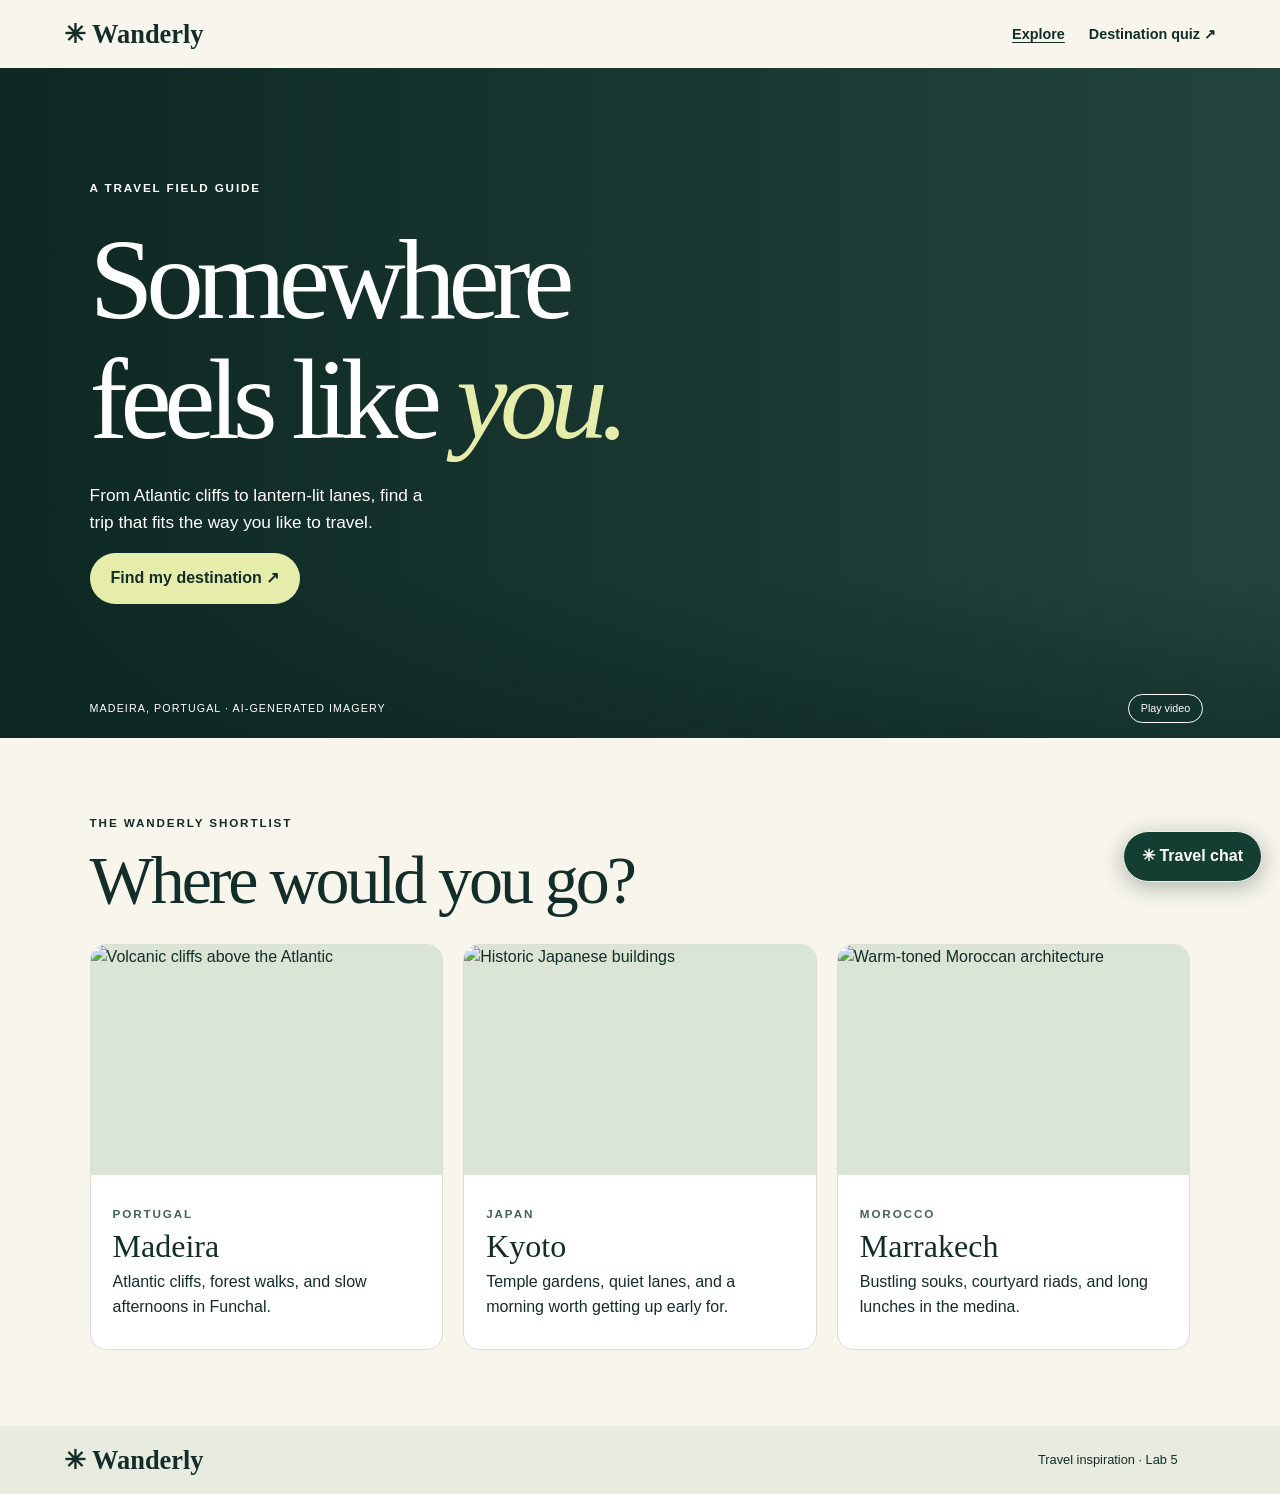
==== index.html @ 5b0685be "Build Wanderly travel site and destination quiz" ====
<!doctype html>
<html lang="en">
<head><meta charset="utf-8"><meta name="viewport" content="width=device-width, initial-scale=1"><title>Wanderly | Find your next escape</title><link rel="stylesheet" href="style.css"><script src="app.js" defer></script></head>
<body>
<header><nav aria-label="Main navigation"><a class="brand" href="index.html">✳ Wanderly</a><a href="index.html" aria-current="page">Explore</a><a href="quiz.html">Destination quiz ↗</a></nav></header>
<main>
<section class="hero">
<video aria-label="Aerial view of a volcanic coast" src="coast.mp4" poster="coast.jpg" autoplay muted loop playsinline></video>
<div class="shade"></div>
<div class="hero-copy"><p class="eyebrow">A TRAVEL FIELD GUIDE</p><h1>Somewhere<br>feels like <em>you.</em></h1><p>From Atlantic cliffs to lantern-lit lanes, find a trip that fits the way you like to travel.</p><a class="pill" href="quiz.html">Find my destination ↗</a></div>
<div class="hero-caption"><span>MADEIRA, PORTUGAL · AI-GENERATED IMAGERY</span><button id="motion" type="button">Pause video</button></div>
</section>
<section class="destinations"><p class="eyebrow">THE WANDERLY SHORTLIST</p><h2>Where would you go?</h2><div class="cards" id="destinations"></div></section>
</main>
<footer><a class="brand" href="index.html">✳ Wanderly</a><span>Travel inspiration · Lab 5</span></footer>
</body></html>
---- style.css ----
:root{color-scheme:light;--ink:#132d28;--cream:#f7f5ec;--accent:#e6edab;--line:#d9dfd4}
*{box-sizing:border-box}body{margin:0;background:var(--cream);color:var(--ink);font-family:Arial,sans-serif;line-height:1.55}
a{color:inherit;text-underline-offset:.24em}button,input{font:inherit}button{cursor:pointer}[hidden]{display:none!important}:focus-visible{outline:3px solid #a45725;outline-offset:4px}
header,footer{padding:0 max(5vw,20px)}nav,footer{display:flex;align-items:center;gap:24px;min-height:68px}nav a{text-decoration:none;font-size:.9rem;font-weight:700}nav a[aria-current]{text-decoration:underline}nav .brand{margin-right:auto}.brand{font-family:Georgia,serif;font-size:1.65rem;font-weight:bold;text-decoration:none;white-space:nowrap}
.hero{display:grid;align-items:center;min-height:min(670px,80vh);position:relative;isolation:isolate;background:#264941;color:#fff}.hero video,.shade{position:absolute;inset:0;width:100%;height:100%;object-fit:cover}.hero video{z-index:-2}.shade{z-index:-1;background:linear-gradient(90deg,#0c2521ed,#0c25218c 48%,#0c252123),linear-gradient(0deg,#0c25218c,transparent 24%)}
.hero-copy{padding:65px max(7vw,24px) 100px}.eyebrow{font-size:.73rem;font-weight:800;letter-spacing:.16em}.hero-copy>p:not(.eyebrow),.quiz-intro>p:not(.eyebrow){max-width:36ch;font-size:1.08rem}h1,h2,h3{font-family:Georgia,serif;line-height:1.04;margin:.2em 0;font-weight:400}h1{font-size:clamp(3.65rem,9vw,8.1rem);letter-spacing:-.064em}h1 em{color:var(--accent);font-weight:400}h2{font-size:clamp(2.4rem,6vw,4.25rem);letter-spacing:-.045em}h3{font-size:2rem}
.pill{display:inline-block;background:var(--accent);color:var(--ink);border:1px solid transparent;text-decoration:none;border-radius:50px;padding:12px 20px;font-weight:700}.pill:hover{background:#f3f8cf;border-color:#66764e}
.hero-caption{position:absolute;bottom:15px;left:max(7vw,24px);right:max(6vw,20px);display:flex;justify-content:space-between;align-items:center;gap:10px;font-size:.67rem;letter-spacing:.1em}.hero-caption button{color:#fff;border:1px solid #fff;border-radius:30px;background:#15322ed9;padding:5px 12px;white-space:nowrap}
.destinations{padding:64px max(7vw,24px) 76px}.cards{display:grid;grid-template-columns:repeat(3,1fr);gap:20px;margin-top:28px}.card{overflow:hidden;background:#fff;border:1px solid var(--line);border-radius:16px}.card img{width:100%;height:clamp(145px,18vw,250px);object-fit:cover;display:block;background:#dbe5d6}.card div{padding:22px}.card p{margin:.45rem 0}.card .eyebrow{color:#426452}
footer{background:#e8ebdf;justify-content:space-between;padding-right:max(100px,8vw);font-size:.8rem}
.quiz-layout{min-height:80vh;display:grid;grid-template-columns:minmax(0,1fr) minmax(0,1fr);background:#14362e;color:#fff}.quiz-intro{padding:clamp(36px,7vw,100px) max(6vw,24px)}.quiz-intro h1{font-size:clamp(3.3rem,6.4vw,6rem)}.quiz-panel{margin:30px max(5vw,20px) 30px 0;border-radius:20px;background:var(--cream);color:var(--ink);padding:clamp(20px,4vw,48px)}fieldset{border:0;border-bottom:1px solid var(--line);margin:0 0 18px;padding:0 0 14px}legend{font-weight:800;padding:0;margin-bottom:6px}fieldset label{display:flex;align-items:center;gap:10px;padding:6px 0;cursor:pointer}input[type=radio]{accent-color:#24513f}.result-image{width:100%;max-height:245px;object-fit:cover;border-radius:12px}.result-actions{display:flex;align-items:center;gap:15px;flex-wrap:wrap}
.chat{position:fixed;bottom:18px;right:18px;z-index:4}.chat-toggle{display:block;margin-left:auto;background:#153e33;color:#fff;border:1px solid #ebf4e8;border-radius:32px;padding:12px 18px;box-shadow:0 5px 22px #102b2350;font-weight:700}.chat-box{width:min(355px,calc(100vw - 36px));margin-bottom:10px;border:1px solid var(--line);border-radius:17px;background:#fff;box-shadow:0 8px 45px #102b2340;overflow:hidden}.chat-head{padding:12px 16px;background:#153e33;color:white;font-weight:700}.chat-log{max-height:min(240px,42vh);overflow:auto;padding:10px 14px}.chat-log p{background:#edf2e8;border-radius:10px;margin:6px 0;padding:8px 10px;font-size:.91rem}.chat-log .you{background:#e9edac;margin-left:23px}.chat form{display:flex;gap:8px;padding:10px 14px;border-top:1px solid var(--line)}.chat input{min-width:0;flex:1;border:1px solid #aebfb1;border-radius:8px;padding:8px}.chat form button{background:#153e33;color:white;border:0;border-radius:8px;padding:7px 12px}.chat-prompts{display:flex;gap:5px;flex-wrap:wrap;padding:0 14px 10px}.chat-prompts button{background:white;border:1px solid #b4c4b8;border-radius:20px;padding:4px 9px;font-size:.75rem}
@media(max-width:720px){nav{gap:14px}nav a{font-size:.81rem}.brand{font-size:1.4rem}.hero{min-height:580px}.cards,.quiz-layout{grid-template-columns:1fr}.quiz-panel{margin:0 18px 24px}.card img{height:200px}.hero-caption button{margin-right:0}.chat-toggle{padding:9px 13px}footer{gap:12px;min-height:78px}}
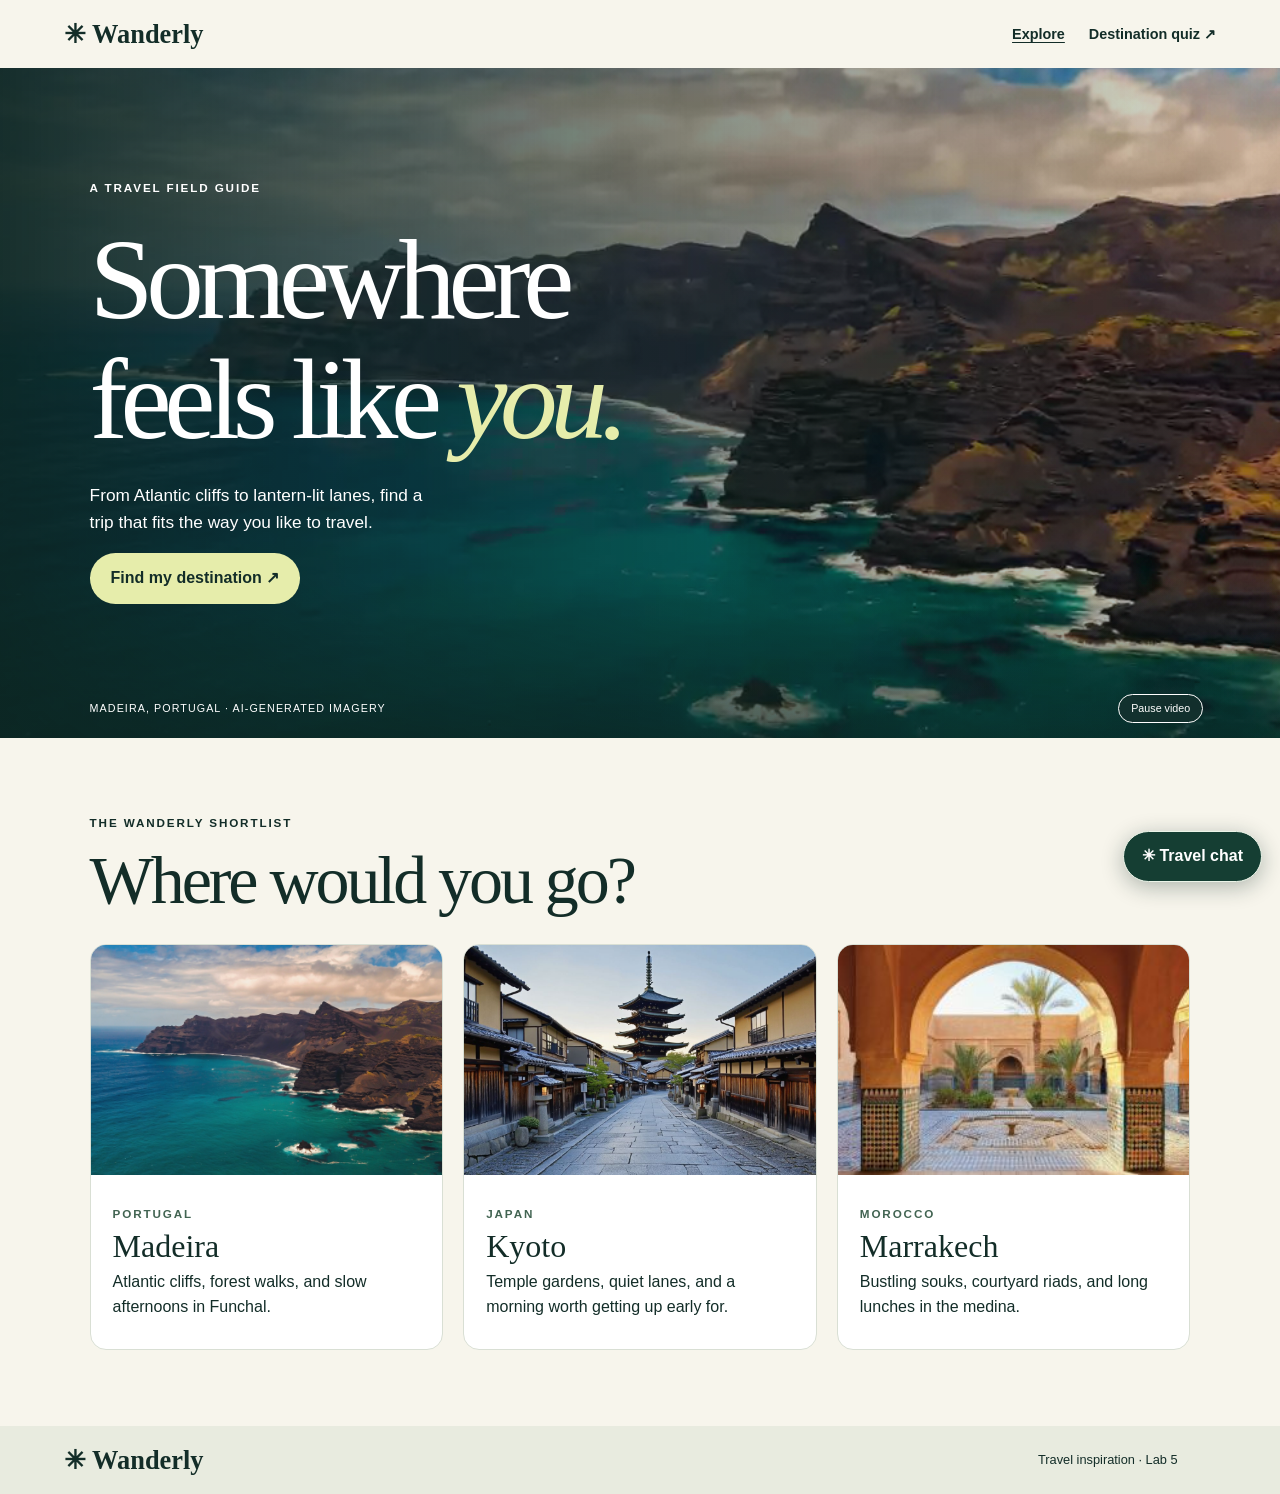
==== commit 67fab677: "Add five-second coastal loop and destination imagery" ====
--- a/index.html
+++ b/index.html
@@ -5,7 +5,7 @@
 <header><nav aria-label="Main navigation"><a class="brand" href="index.html">✳ Wanderly</a><a href="index.html" aria-current="page">Explore</a><a href="quiz.html">Destination quiz ↗</a></nav></header>
 <main>
 <section class="hero">
-<video aria-label="Aerial view of a volcanic coast" src="coast.mp4" poster="coast.jpg" autoplay muted loop playsinline></video>
+<video aria-label="Aerial view of a volcanic coast" src="coast.webm" poster="coast.jpg" autoplay muted loop playsinline></video>
 <div class="shade"></div>
 <div class="hero-copy"><p class="eyebrow">A TRAVEL FIELD GUIDE</p><h1>Somewhere<br>feels like <em>you.</em></h1><p>From Atlantic cliffs to lantern-lit lanes, find a trip that fits the way you like to travel.</p><a class="pill" href="quiz.html">Find my destination ↗</a></div>
 <div class="hero-caption"><span>MADEIRA, PORTUGAL · AI-GENERATED IMAGERY</span><button id="motion" type="button">Pause video</button></div>
